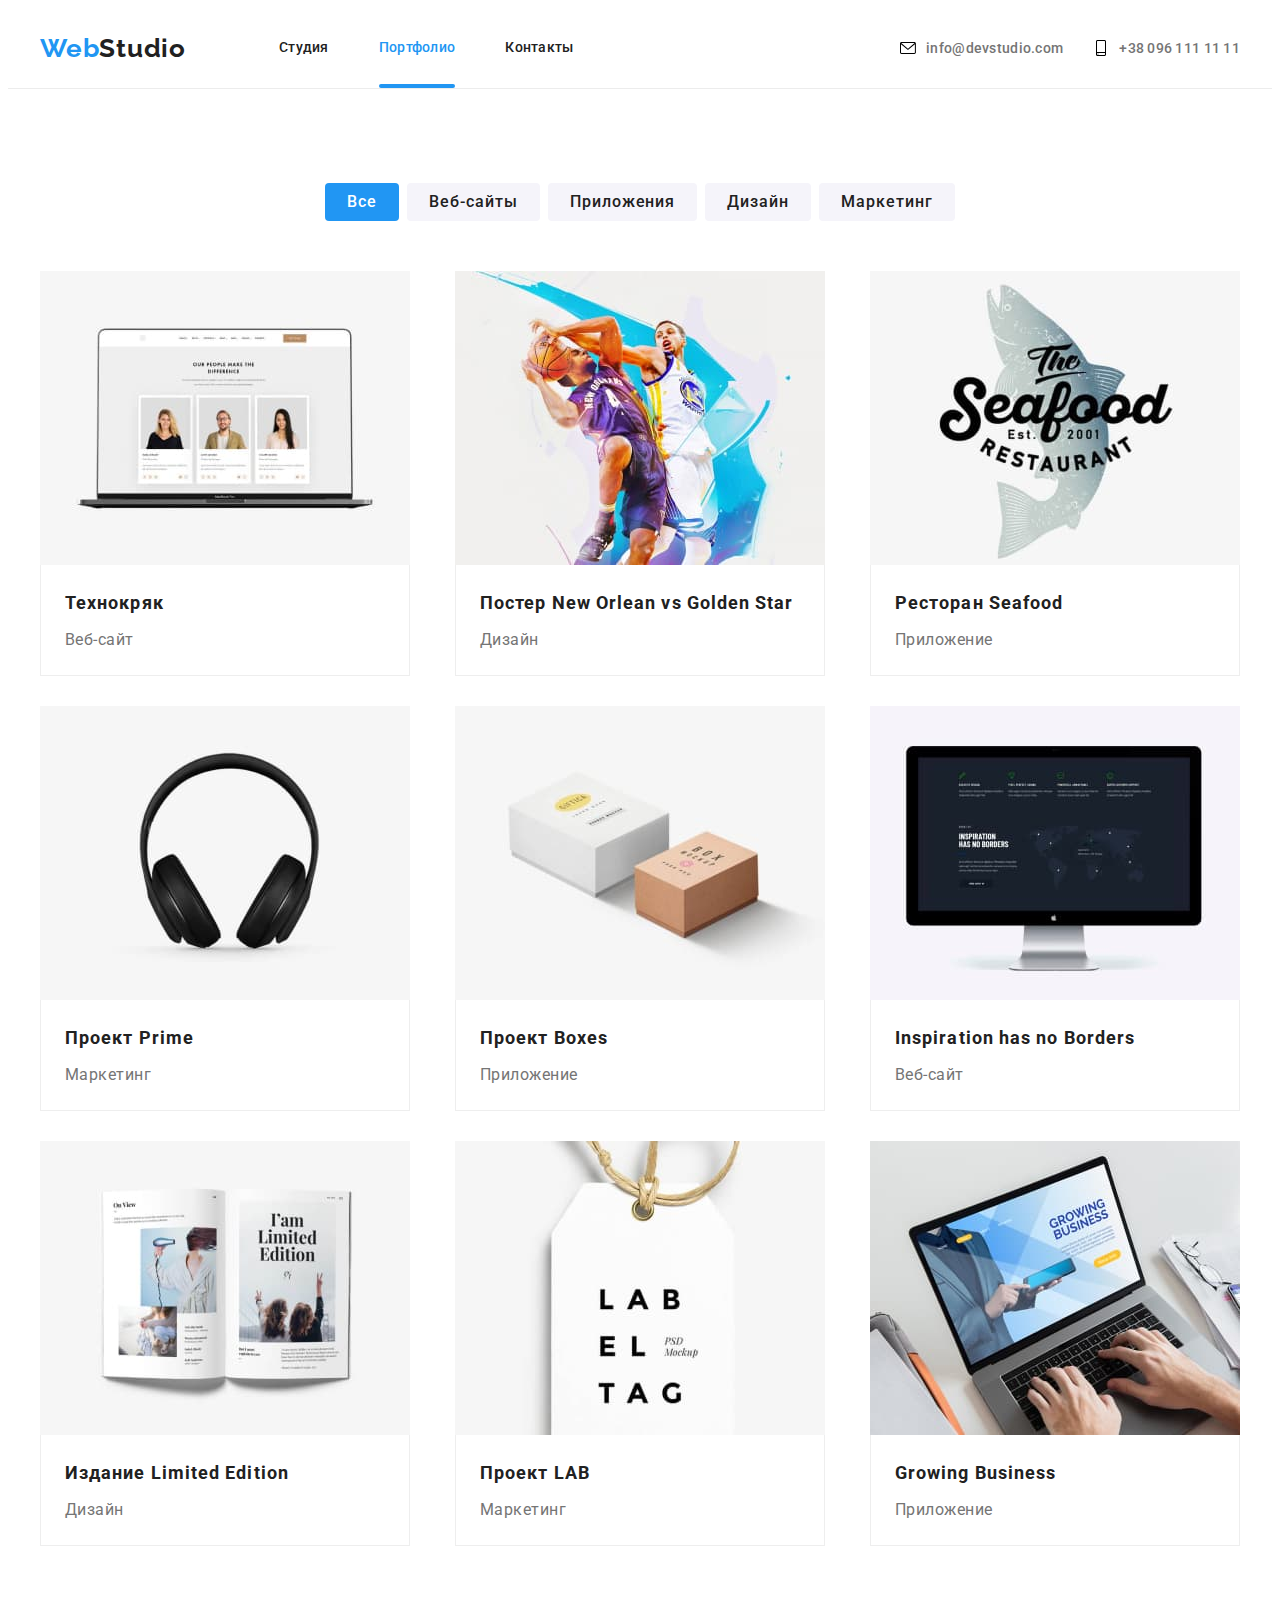
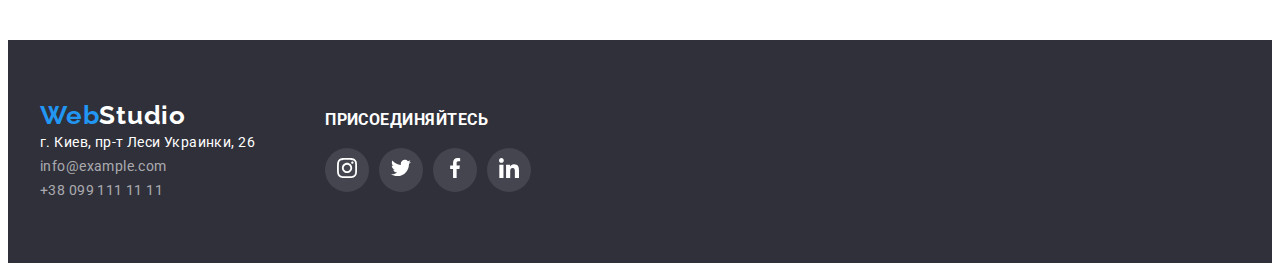
==== portfolio.html @ 53ce6be2 "hw5 copied tp hw6" ====
<!DOCTYPE html>
<html lang="ru">

<head>
    <meta charset="UTF-8" />
    <meta name="viewport"
          content="width=device-width, initial-scale=1.0" />
    <title>Сайт WebStudio</title>

    
    <link rel="preconnect"
          href="https://fonts.googleapis.com">
    <link rel="preconnect"
          href="https://fonts.gstatic.com"
          crossorigin>
    
    <link href="https://fonts.googleapis.com/css2?family=Raleway:wght@700&family=Roboto:wght@400;500;700;900&display=swap"
          rel="stylesheet">

    <link rel="stylesheet"
    href="https://cdnjs.cloudflare.com/ajax/libs/modern-normalize/1.1.0/modern-normalize.min.css"
    integrity="sha512-wpPYUAdjBVSE4KJnH1VR1HeZfpl1ub8YT/NKx4PuQ5NmX2tKuGu6U/JRp5y+Y8XG2tV+wKQpNHVUX03MfMFn9Q=="
    crossorigin="anonymous"
    referrerpolicy="no-referrer" />
        
    <link rel="stylesheet"
          href="./css/styles.css">
</head>

<body>
  
    <header class="header "> 
        <div class="container">
            <div class=" header-main-nav">
                <nav class="header-nav">
                    <a  href="#" class="header-logo" lang="en"> Web<span class="header-logo-blueblack">Studio</span>     
                    </a>

                    <ul class="header-list list">
                        <!-- add a link later -->
                        <li class="header-item "> <a target="_blank" href ="./index.html"  class="header-link link "  >Студия </a> </li>
                        <li class="header-item current-page"> <a target="_blank" href="./portfolio.html" class="header-link link" >Портфолио </a> </li>
                        <li class="header-item"> <a target="_blank" href="#" class="header-link link">Контакты </a> </li>
                    </ul>
                </nav>

                <ul class="header-contact list">
                    <li class="contact-item">
                        <a href="mailto:info@devstudio.com" class="contact-item-link link">
                            <svg class="header-contact-icon">
                                <use href="./images/icons.svg#icon-envelope" width="16" height="16"></use>
                            </svg>
                            info@devstudio.com
                        </a>
                    </li>
                    <li class="contact-item">
                        <a href="tel:+380961111111" class="contact-item-link link">
                            <svg class="header-contact-icon">
                                <use href="./images/icons.svg#icon-smartphone" width="16" height="16"></use>
                            </svg>
                            +38 096 111 11 11
                        </a>
                    </li>          
                </ul>
            </div>

        </div>
        </header>

    <main>

        <section class="portfolio-examples ">
        <div class="container">
            <!-- its radiobutton - but works as filter -->
            <!--  dont forget to hide text - its not in figma-->
            
            <h1   class="visually-hidden"> наши работы </h1>
            <ul class="portfolio-filter-list list  " >
                <li class="portfolio-filter-item"> <button type="button" class="portfolio-filter-btn  btn current-btn"> Все </button></li>
                <li class="portfolio-filter-item"> <button type="button" class="portfolio-filter-btn  btn"> Веб-сайты </button></li>
                <li class="portfolio-filter-item"> <button type="button" class="portfolio-filter-btn  btn"> Приложения </button></li>
                <li class="portfolio-filter-item"> <button type="button" class="portfolio-filter-btn  btn">Дизайн </button></li>
                <li class="portfolio-filter-item"> <button type="button" class="portfolio-filter-btn  btn"> Маркетинг </button></li>
            </ul>

            <ul class="portfolio-examples-list listr">
                <li class="portfolio-examples-item"> 
                    <a href="#" class="portfolio-examples-link link">   
                        <div class="portfolio-examples-topwrap">
                            <img class="portfolio-examples-foto" 
                            src="./images/img-website-tehnocryak.jpg"
                                alt="фото компьютера с веб- сайтом Технокряк"
                                width="370" height="294">
                            <p class="portfolio-examples-toptext">
                                Ресурс предлагает комплексные предложения 
                                с разным уровнем функционала и сервисов. 
                                Все это позволит посетителю получить исчерпывающие сведения 
                                о компании или частном лице.</p>
                        </div>
                       
                        <div class="portfolio-examples-text">
                            <h2 class="portfolio-examples-title"> Технокряк </h2> 
                            <p class="portfolio-examples-descr">Веб-сайт </p>
                        </div> 
                    </a> 
                </li>

                <li class="portfolio-examples-item">
                    <a href="#" class="portfolio-examples-link link">
                        <div class="portfolio-examples-topwrap">
                            <img class="portfolio-examples-foto"
                            src="./images/img-design-poster-new-orlean.jpg"
                                alt="фото постера два баскетболиста с мячом"
                                width="370"  height="294">
                            <p class="portfolio-examples-toptext">
                                Ресурс предлагает комплексные предложения 
                                с разным уровнем функционала и сервисов. 
                                Все это позволит посетителю получить исчерпывающие сведения 
                                о компании или частном лице.</p>
                        </div>
                        <div class="portfolio-examples-text">
                            <h2 class="portfolio-examples-title"> Постер New Orlean vs Golden Star   </h2>
                            <p class="portfolio-examples-descr"> Дизайн</p>
                        </div>
                    </a>
                </li>

                <li class="portfolio-examples-item">
                    <a href="#" class="portfolio-examples-link link">
                        <div class="portfolio-examples-topwrap">
                            <img class="portfolio-examples-foto"
                            src="./images/img-app-seafood.jpg"
                                alt="картинка логотипа ресторана  с рыбой"
                                width="370"  height="294">
                            <p class="portfolio-examples-toptext">
                                Ресурс предлагает комплексные предложения 
                                с разным уровнем функционала и сервисов. 
                                Все это позволит посетителю получить исчерпывающие сведения 
                                о компании или частном лице.</p>
                        </div>
                        <div class="portfolio-examples-text">
                            <h2 class="portfolio-examples-title"> Ресторан Seafood</h2>
                            <p class="portfolio-examples-descr">Приложение </p>
                        </div>
                    </a>
                </li>
                
                <li class="portfolio-examples-item">
                    <a href="#" class="portfolio-examples-link link">
                        <div class="portfolio-examples-topwrap">
                            <img class="portfolio-examples-foto"
                            src="./images/img-marketing-prime.jpg"
                                alt=" фото черных наушников"
                                width="370" height="294">
                            <p class="portfolio-examples-toptext">
                                Ресурс предлагает комплексные предложения 
                                с разным уровнем функционала и сервисов. 
                                Все это позволит посетителю получить исчерпывающие сведения 
                                о компании или частном лице.</p>   
                            </div>
                        <div class="portfolio-examples-text">
                            <h2 class="portfolio-examples-title"> Проект Prime </h2>
                            <p class="portfolio-examples-descr">Маркетинг</p>
                        </div>
                    </a>
                </li>

                <li class="portfolio-examples-item">
                    <a href="#" class="portfolio-examples-link link">
                        <div class="portfolio-examples-topwrap">
                                <img class="portfolio-examples-foto"
                                src="./images/img-app-boxes.jpg"
                                    alt=" картинка оранжевой и белой коробки"
                                    width="370" height="294">
                            <p class="portfolio-examples-toptext">
                                Ресурс предлагает комплексные предложения 
                                с разным уровнем функционала и сервисов. 
                                Все это позволит посетителю получить исчерпывающие сведения 
                                о компании или частном лице.</p>  
                                </div>
                        <div class="portfolio-examples-text">
                            <h2 class="portfolio-examples-title">Проект Boxes </h2>
                            <p class="portfolio-examples-descr">Приложение</p>
                            </div>
                    </a>
                </li>

                <li class="portfolio-examples-item">
                    <a href="#" class="portfolio-examples-link link">
                        <div class="portfolio-examples-topwrap">
                            <img class="portfolio-examples-foto"
                        src="./images/img-website-inspiration.jpg"
                            alt=" фото монитора комьютера с вебсайтом"
                            width="370"  height="294">
                            <p class="portfolio-examples-toptext">
                                Ресурс предлагает комплексные предложения 
                                с разным уровнем функционала и сервисов. 
                                Все это позволит посетителю получить исчерпывающие сведения 
                                о компании или частном лице.</p>
                        </div>      
                        <div class="portfolio-examples-text">
                            <h2  class="portfolio-examples-title" lang="en"
                            >Inspiration has no Borders</h2>
                            <p class="portfolio-examples-descr">Веб-сайт</p>
                            </div>
                    </a>
                </li>

                <li class="portfolio-examples-item">
                    <a href="#" class="portfolio-examples-link link">
                        <div class="portfolio-examples-topwrap">
                            <img  class="portfolio-examples-foto"
                            src="./images/img-design-limited-edition.jpg"
                                alt="журнал издания "
                                width="370" height="294">
                                <p class="portfolio-examples-toptext">
                                    Ресурс предлагает комплексные предложения 
                                    с разным уровнем функционала и сервисов. 
                                    Все это позволит посетителю получить исчерпывающие сведения 
                                    о компании или частном лице.</p>  
                        </div>
                        <div class="portfolio-examples-text">
                            <h2 class="portfolio-examples-title"
                            >Издание Limited Edition </h2>
                            <p class="portfolio-examples-descr">Дизайн</p>
                            </div>
                    </a>
                </li>
                
                <li class="portfolio-examples-item">
                    <a href="#" class="portfolio-examples-link link">
                        <div class="portfolio-examples-topwrap">
                            <img class="portfolio-examples-foto"
                            src="./images/img-marketing-lab.jpg"
                                alt=" картинка з лейблом та назвою "
                                width="370" height="294">
                            <p class="portfolio-examples-toptext">
                                Ресурс предлагает комплексные предложения 
                                с разным уровнем функционала и сервисов. 
                                Все это позволит посетителю получить исчерпывающие сведения 
                                о компании или частном лице.</p>  
                        </div>
                        <div class="portfolio-examples-text">
                            <h2 class="portfolio-examples-title"> Проект LAB</h2>
                            <p class="portfolio-examples-descr" >Маркетинг</p>
                            </div>
                    </a>
                </li>
                
                <li class="portfolio-examples-item">
                    <a href="#" class="portfolio-examples-link link">
                        <div class="portfolio-examples-topwrap">
                            <img  class="portfolio-examples-foto"
                            src="./images/img-app-growing-business.jpg"
                                alt=" фото ноутбука с страницей приложения"
                                width="370" height="294">
                            <p class="portfolio-examples-toptext">
                                Ресурс предлагает комплексные предложения 
                                с разным уровнем функционала и сервисов. 
                                Все это позволит посетителю получить исчерпывающие сведения 
                                о компании или частном лице.</p>
                        </div>  
                        <div class="portfolio-examples-text">
                            <h2 class="portfolio-examples-title" lang="en"> Growing Business</h2>
                            <p class="portfolio-examples-descr">Приложение</p>
                            </div>
                    </a>
                </li>
            </ul>
        </div>
        </section>
    </main>

    <footer class="footer-main">

        <div class="container">
        <div class="footer-wrap">
            <div class="footer-contact-wrap">

            <a class="footer-logo" href=".">
                Web<span class="footer-logo-bluewhite">Studio</span> 
            </a>               
                <address>
                    <!-- contacts are different than in header -->
                    <ul class="footer-contact-list list">

                        <li class="footer-contact-item">
                            <a class="footer-adress  link"  target="_blank"
                            href="https://goo.gl/maps/fVVCTX3WFLXZe7AJ9"> 
                            г. Киев, пр-т Леси Украинки, 26
                            </a></li>

                        <li class="footer-contact-item" >
                            <a class="footer-email link"
                            href = "mailto:info@example.com" >
                            info@example.com</a></li>

                        <li class="footer-contact-item">
                            <a class="footer-number link" 
                            href="tel:+380991111111">+38 099 111 11 11</a></li>
                        </ul>
                </address>
            </div>
            
            <div class="footer-join-us-wrap">
                <p class="join-us-title">присоединяйтесь</p>
                <ul class="company-soc-list">
                    <li class="company-soc-item">
                        <a href="" class="company-soc-link link">
                            <svg class="company-soc-icon" width="20" height="20">
                            <use href="./images/icons.svg#icon-instagram"> </use>
                            </svg>   
                        </a> 
                    </li>

                    <li class="company-soc-item">
                        <a href="" class="company-soc-link link">
                            <svg class="company-soc-icon" width="20" height="20">
                            <use href="./images/icons.svg#icon-twitter"> </use>
                            </svg>       
                        </a>
                    </li>
                    <li class="company-soc-item">
                        <a href="" class="company-soc-link link">
                            <svg class="company-soc-icon" width="20" height="20">
                            <use href="./images/icons.svg#icon-facebook"> </use>
                            </svg>
                        </a>     
                    </li>
                    <li class="company-soc-item">
                        <a href="" class="company-soc-link link">
                            <svg class="company-soc-icon" width="20" height="20">
                            <use href="./images/icons.svg#icon-linkedin"> </use>
                            </svg>  
                        </a>   
                    </li>
                </ul>
            </div>
        </div>
        </div>
        </footer>

   </body>


</html>
---- css/styles.css ----
:root {
    --primary-text-color:#757575; ;
    --title-text-color:#212121 ;
    --accent-color:#2196F3 ;
    --primary-white-color: #FFFFFF;
    --main-font-family: "Roboto" , sans-serif;
    --border-color-1px-solid: 1px solid #EEEEEE;
    --border-color-header: 1px solid  #ECECEC;
    --background-gray: #F5F4FA ;
    --icons-gray: #AFB1B8;
    --black-gray-transparent: rgba(47, 48, 58, 0.4);    
}
/*---------------- default styles reset------------------- */
p,
h1,
h2,
h3,
h4,
h5,
h6 {
    margin: 0;
}

ul {
    margin: 0;
    padding-left: 0;
}

button {
    cursor: pointer;
}

body {
    font-family: var(--main-font);
}

a {
    color: currentColor;
}

address {
    font-style: normal;
}


body {
    font-family: var(--main-font-family);
    background-color: var(--primary-white-color);
    color: var(--primary-text-color);
}

h1 {
    font-weight: 900;
    font-size: 44px;
    line-height: 1.36;
    text-align: center;
    letter-spacing: 0.06em;
    text-transform: uppercase;
    color: var(--primary-white-color);
}
img {
    display: block;
    max-width: 100%;
    height: auto;
    padding: 0;
    margin: 0;
}

.list {
    list-style-type: none;
    margin: 0;
    padding: 0; 
}

.link {
    text-decoration: none;
}

section {
    padding-top: 94px;
    padding-bottom: 94px;
}

.btn {
    cursor: pointer;
    font-family: inherit;
    border-radius: 4px;
    
    box-shadow: 0px 4px 4px rgba(0, 0, 0, 0.15);
    border: none;
}

.visually-hidden { 
    position: absolute;
    white-space: nowrap;
    width: 1px;
    height: 1px;
    overflow: hidden;
    border: 0;
    padding: 0;
    clip: rect(0 0 0 0);
    clip-path: inset(50%);
    margin: -1px;
}

.container {
    width: 1200px;
    padding-left: 15px;
    padding-right: 15px;
    justify-content: center;
    margin-right: auto;
    margin-left: auto;
    
}

/*-------------------------- HEADER---------------- */

.header {
    background-color: var(--primary-white-color);
    border-bottom:var(--border-color-header) ;
}
.header-main-nav{
    display: flex;
    align-items: center;
    justify-content: space-between;
}

.header-nav{
    display: flex;
    align-items: center;
}

.header-logo {
    margin-right: 93px;
    font-family: 'Raleway';
    font-weight: 700;
    font-size: 26px;
    line-height: 1.19;
    /* identical to box height */
    letter-spacing: 0.03em;
    text-decoration: none;
    color: var(--accent-color);
}

.header-logo-blueblack {
    color:var(--title-text-color)
}

.header-list {
    display: flex;
    align-items: center;
}

.header-item:not(:last-child) {
    margin-right: 50px;
}

.header-item {
    font-size: 14px;
    line-height: 1.14;
    font-weight: 500;
    letter-spacing: 0.02em;
    color: var(--title-text-color); 
       
}

.header-link {
    display: block;
    padding-top: 32px;
    padding-bottom: 32px;

    color: var(--title-text-color);
    transition: color 250ms cubic-bezier(0.4, 0, 0.2, 1);
    position: relative;
}
.header-item.current-page .header-link::after{
    content: "";
    display: block;
    bottom: 0;
    left: 0;
    width: 100%;
    height: 4px;
    background: var(--accent-color);
    border-radius: 2px;
    position: absolute;
    transition: transform 250ms cubic-bezier(0.4, 0, 0.2, 1);
 }

.header-link:hover, 
.header-link:focus, 
.header-link:active {
    color: var(--accent-color);
}

.header-item.current-page  .header-link{
    color: var(--accent-color);
}
.header-contact-icon{
    width: 16px;
    height: 16px;
    margin-right: 10px;
    transition: color 250ms cubic-bezier(0.4, 0, 0.2, 1);
}

.contact-item-link:hover .header-contact-icon{
    fill: var(--accent-color);
}

.header-contact{
    display: flex;
    justify-content: right;

}  

.contact-item{
    display: flex;
    font-family: var(--main-font-family);
 
    font-weight: 500;
    font-size: 14px;
    line-height: 16px;
    letter-spacing: 0.02em;
}

.contact-item-link {
    color: var(--primary-text-color);
    display: flex;
    align-items: center;
    justify-content: center;
    transition: color 250ms cubic-bezier(0.4, 0, 0.2, 1);
}

.contact-item+.contact-item{
    margin-left: 30px;
}

.contact-item-link:hover{
    color: var(--accent-color)
}
/* -----------------------------------MAIN---------------------- */

.hero {
    text-align: center;
    padding-top: 200px;
    padding-bottom: 200px;
}
.hero-title {
    margin-bottom: 30px;
}

.btn-hero {  
    font-weight: 700;
    font-size: 16px;
    line-height: 1.878;
    letter-spacing: 0.06em;
    color: var(--primary-white-color);
    background-color: var(--accent-color);
    transition: background-color 250ms cubic-bezier(0.4, 0, 0.2, 1);
    padding:  10px 32px;
}

.btn-hero:hover {
    background-color:    #188CE8;
}

.hero-overlay {
    margin: 0 auto ;
    max-width: 1600px;
    height: 600px;
    
    background-image:
    linear-gradient( rgba(47, 48, 58, 0.4),
    rgba(47, 48, 58, 0.4)), 
        url("../images/hero-bg.jpg");
    background-repeat: no-repeat;
    background-position: center;
    background-size: cover;
}
/* ------------------------------НАШИ ПРЕИМУЩЕСТВА------------------- */
.about-us {
    background-color: var(--primary-white-color);
    padding-bottom: 0;
}

.about-us-list {
    display: flex;
    justify-content: space-between;
    align-items: center;
}
.about-us-item{
    width: 270px;
}
.about-us-box{
    display: flex;
    align-items: center;
    justify-content: center;
    min-height: 120px;
    background-color:  var(--background-gray)
}

.about-us-icon{
    align-items: center;
    justify-content: center;
    background-color:  var(--background-gray);
    border-radius: 4px;
}

.about-us-title {
    font-weight: 700;
    font-size: 14px;
    line-height: 1.14;
    letter-spacing: 0.03em;
    text-transform: uppercase;
    margin-top: 30px;
    color: var(--title-text-color);
}

.about-us-text {
    margin-top: 10px;

    font-size: 14px;
    line-height: 1.71;
    letter-spacing: 0.03em;
    overflow-wrap: normal;

    color: var(--primary-text-color);
}

.our-work-title {
    margin-bottom: 50px;
    
    font-weight: 700;
    font-size: 36px;
    min-height: 42px;
    line-height: 1.17;
    text-align: center;
    letter-spacing: 0.03em;
    
    color: var(--title-text-color);
}

.our-work-list {
    display: flex; 
    justify-content: space-between;
}
.our-work-item{
    display: flex;
    position: relative;
}

.our-work-descr {
    width: 100%;
    font-family: 'Roboto';

    font-weight: 700;
    font-size: 14px;
    line-height: 16px;
    text-align: center;
    letter-spacing: 0.03em;
    text-transform: uppercase;

    justify-content: center;
    align-items: center;
    position: absolute;
    bottom: 0;
    color: #FFFFFF;
    background-color: var(--black-gray-transparent);
    
    padding-top:  27px;
    padding-bottom: 27px;
}
/*--------------------------- НАША КОМАНДА -------------------*/

.team {
    background: var(--background-gray);
}

.team-member {
    background: var(--primary-white-color);
    box-shadow: 0px 1px 3px rgba(0, 0, 0, 0.12),
    0px 1px 1px rgba(0, 0, 0, 0.14),
    0px 2px 1px rgba(0, 0, 0, 0.2);
    border-radius: 0px 0px 4px 4px;
}

.team-title {
    font-weight: 700;
    font-size: 36px;
    line-height: 1.17;
    text-align: center;
    letter-spacing: 0.03em;
    margin-bottom: 50px;

    color: var(--title-text-color);

}
.team-list {
    display: flex;
    justify-content: space-between;
}

.team-name-position{
    padding-top: 30px;
    padding-bottom: 30px;
}

.team-member-name {
    
    font-weight: 500;
    font-size: 16px;
    line-height: 1.19;
    letter-spacing: 0.03em;
    text-align: center;

    color: var(--title-text-color);
}

.team-member-position {
    margin-top: 10px;
    text-align: center;
    color: var(--primary-text-color);
}

.team-soc-list{
    display: flex; 
    justify-content: center; 
    align-items: center;

    margin-top: 16px;

}

.team-soc-item {
    width: 44px;
    height: 44px;
    margin-left: 10px;
}

.team-soc-item:first-child{
    margin-left: 0;
}

.team-soc-link{
    display: flex;
    width: 100%;
    height: 100%;
    border-radius: 50%;
    align-items: center; 
    justify-content: center;
    cursor: pointer;
    transition: backgorund-color 250ms cubic-bezier(0.4, 0, 0.2, 1),
    color 250ms cubic-bezier(0.4, 0, 0.2, 1);

}

.team-soc-icon{
    fill: var(--icons-gray);
    background-color: var(--primary-white-color); 
    transition: backgorund-color 250ms cubic-bezier(0.4, 0, 0.2, 1),
    color 250ms cubic-bezier(0.4, 0, 0.2, 1);
}

.team-soc-icon:focus,
.team-soc-icon:hover  {
    fill: var(--primary-white-color);
    background-color: var(--accent-color);
} 


.team-soc-link:hover, 
.team-soc-link:focus {
    background-color: var(--accent-color);
}

.team-soc-link:hover  .team-soc-icon{
    fill: var(--primary-white-color);
    background-color: var(--accent-color);
}



/* --------------------ПОСТОЯННІЕ КЛИЕНТІ ---------------------------*/
.clients {
    display: flex;
    flex-direction: column;
    align-items: center;

}

.clients-title {
    align-items: center;
    justify-content: center;
    margin-bottom: 50px;
    font-family: 'Roboto';
    font-style: normal;
    font-weight: 700;
    font-size: 36px;
    line-height: 42px;
    text-align: center;
    letter-spacing: 0.03em;
    
    color: var(--title-text-color);
    
}
.clients-list{ 
    display: flex;
    flex-direction: row;
    align-items: center;
    justify-content: center;
}

.clients-item{
    display: flex; 
    width: 170px;
    height: 92px;
    box-sizing: border-box;
    border: 1px solid #AFB1B8;
    border-radius: 4px;
    justify-content: center;
    align-items: center;
    margin-left: 30px;
    transition: border 250ms cubic-bezier(0.4, 0, 0.2, 1),
    fill 250ms cubic-bezier(0.4, 0, 0.2, 1);
}

.clients-item:hover,
.clients-item:focus{
    border: 1px solid var(--accent-color);
}

.clients-item:first-child{
    margin-left: 0;
}
.clients-link{
    display: flex;
    justify-content: center;
    align-items: center;
}

.clients-logo{
    width: 106px;
    height: 60px;
    align-items: center;
    justify-content:center ;
    fill: #AFB1B8;

    transition: fill 250ms cubic-bezier(0.4, 0, 0.2, 1);
}

.clients-item:hover .clients-logo,
.clients-item:focus .clients-logo {
    fill: var(--accent-color);   
}



/* -------------------ФУТЕР---------------------- */
.footer-main {
    display: flex;
    padding-bottom: 60px;
    background-color:  #2F303A;
    padding-top: 60px;

}
.footer-wrap{
    display: flex;
    align-items: center;
}

.footer-contact-wrap {
    margin-right:  70px;
}

.footer-logo {
    
    display: inline-block;
    font-family: 'Raleway';
    font-weight: 700;
    font-size: 26px;
    line-height: 1.19;
    letter-spacing: 0.03em;
    text-decoration: none;

    color: var(--accent-color);

}
.footer-logo-bluewhite{
    color: var(--primary-white-color);
}

.footer-contact-item { 
    font-style: normal;
    line-height: 1.71;
    font-size: 14px;
    letter-spacing: 0.03em;
}

.footer-adress {
    color:var(--primary-white-color);
    transition: color 250ms cubic-bezier(0.4, 0, 0.2, 1);
}

.footer-email {

    color: rgba(255, 255, 255, 0.6);
    transition: color 250ms cubic-bezier(0.4, 0, 0.2, 1);
}

.footer-number {
    line-height:  1.71;
    color: rgba(255, 255, 255, 0.6);
    transition: color 250ms cubic-bezier(0.4, 0, 0.2, 1);
}

.footer-adress:active, .footer-adress:focus, .footer-adress:hover,
.footer-email:active, .footer-email:focus, .footer-email:hover,
.footer-number:active  .footer-number:focus, .footer-number:hover{
    color: var(--accent-color);
}


.join-us-title{
    font-family: 'Roboto';
    font-weight: 700;
    line-height: 16px;
    letter-spacing: 0.03em;
    text-transform: uppercase;
    color: var(--primary-white-color);
}

.company-soc-list{
    display: flex;
    margin-top: 20px;

}

.company-soc-item{
    width: 44px;
    height: 44px;
    display: flex;
    align-items: center;
    justify-content: center;
    background-color: rgba(255, 255, 255, 0.1);

    border-radius: 50%;
    margin-left: 10px;
    transition: background-color  250ms cubic-bezier(0.4, 0, 0.2, 1);
}
.company-soc-item:first-child{
    margin-left: 0;
}


.company-soc-item:hover,
.company-soc-item:focus{
    background-color: var(--accent-color);
}

.company-soc-icon{
    fill: var(--primary-white-color);
}
/* -------------------PAGE2--- - PORTFOLIO-------------- */

.portfolio-filter-list {
    display: flex;
    justify-content: center;
}

.portfolio-filter-item+.portfolio-filter-item{
    margin-left: 8px;
}

.portfolio-filter-btn {
    font-weight: 500;
    font-size: 16px;
    line-height: 1.63;
    letter-spacing: 0.06em;
    box-shadow: none;
    border-radius: 4px;
    color: var(--title-text-color);
    background-color: var(--background-gray);
    padding: 6px 22px;

    transition: color 250ms cubic-bezier(0.4, 0, 0.2, 1),
    background-color 250ms cubic-bezier(0.4, 0, 0.2, 1),
    box-shadow  250ms cubic-bezier(0.4, 0, 0.2, 1);
    

}

.portfolio-filter-btn:hover, 
.portfolio-filter-btn:focus, 
.portfolio-filter-btn:active {
    color: var(--primary-white-color);
    background-color: var(--accent-color);

    box-shadow: 0px 3px 1px rgba(0, 0, 0, 0.1),
    0px 1px 2px rgba(0, 0, 0, 0.08), 
    0px 2px 2px rgba(0, 0, 0, 0.12);
}

.current-btn {
    color: var(--primary-white-color);
    background-color: var(--accent-color);
}

.portfolio-examples-list{
    display: flex;
    flex-wrap: wrap;
    margin-top: 50px;
    justify-content: space-between;
    
}


.portfolio-examples-item {
    display: flex;
    background-color: var(--primary-white-color);
    position: relative;

    margin-bottom: 30px;
    transition: box-shadow  250ms cubic-bezier(0.4, 0, 0.2, 1);
}

.portfolio-examples-item:nth-child(3n){
    margin-right: 0;
}

.portfolio-examples-item:nth-last-child(-n+3) {
    margin-bottom: 0px;
}

.portfolio-examples-foto {
    display: block;
    height: auto;
}
.portfolio-examples-item:hover,
.portfolio-examples-item:focus{
    box-shadow: 
    0px 1px 1px rgba(0, 0, 0, 0.12),
    0px 4px 4px rgba(0, 0, 0, 0.06),
    1px 4px 6px rgba(0, 0, 0, 0.16);

}
.portfolio-examples-topwrap{
    position: relative;
    overflow: hidden;
}

.portfolio-examples-item:hover  .portfolio-examples-toptext{
    transform: translateY(0);
}

.portfolio-examples-toptext{

    top: 0;
    position: absolute;
    height: 100%;
    transform: translateY(100%);

    padding:  63px 24px;

    font-family: var(--main-font-family);
    font-style: normal;
    font-weight: 400;
    font-size: 18px;
    line-height: 156%;
    letter-spacing: 0.03em;
    color: var(--primary-white-color);
    background: rgba(33, 150, 243, 0.9);
    transition: transform 250ms cubic-bezier(0.4, 0, 0.2, 1);
}


.portfolio-examples-text {
    padding: 20px 24px 20px 24px;
    border-left: var(--border-color-1px-solid);
    border-right: var(--border-color-1px-solid);
    border-bottom: var(--border-color-1px-solid);
}

.portfolio-examples-title {
    font-weight: 700;
    font-size: 18px;
    line-height: 2;
    letter-spacing: 0.06em;

    color:var(--title-text-color) ;

    margin-bottom: 4px;
    
}

.portfolio-examples-descr {
    font-size: 16px;
    line-height: 1.88;
    letter-spacing: 0.03em;
    color: var(--primary-text-color);
}

.backdrop-order{
    position: fixed;
    top: 0;
    width: 100%;
    height: 100%;
    background-color: rgba(0, 0, 0, 0.2);
    transition: opacity 250ms cubic-bezier(0.4, 0, 0.2, 1),
    visibiity  250ms cubic-bezier(0.4, 0, 0.2, 1);
}

.backdrop-order.is-hidden .modal-order{
    transform: translate(0, 0) scale(0) ;
}

.modal-order{
    position: absolute;
    top: 50%;
    left: 50%;
    transform: translate(-50%, -50%) scale(1);
    min-height: 581px;
    width: 528px;
    background-color: var(--primary-white-color);
    border-radius: 4px;
    display: flex;
    transition: transform 250ms cubic-bezier(0.4, 0, 0.2, 1);
}

.button-close {
    display: flex;
    justify-content: center;
    align-items: center;
    height: 30px;
    width: 30px;
    border-radius: 50%;
    position: absolute;
    top:8px;
    right: 8px;
    background: var(--primary-white-color);
    border: 1px solid rgba(0, 0, 0, 0.1);
}

.icon-close-modal {
    fill: #000000; 
}

.is-hidden{
    opacity: 0;
    visibility: hidden;
    pointer-events: none;
    transition: transform 250ms cubic-bezier(0.4, 0, 0.2, 1);
}
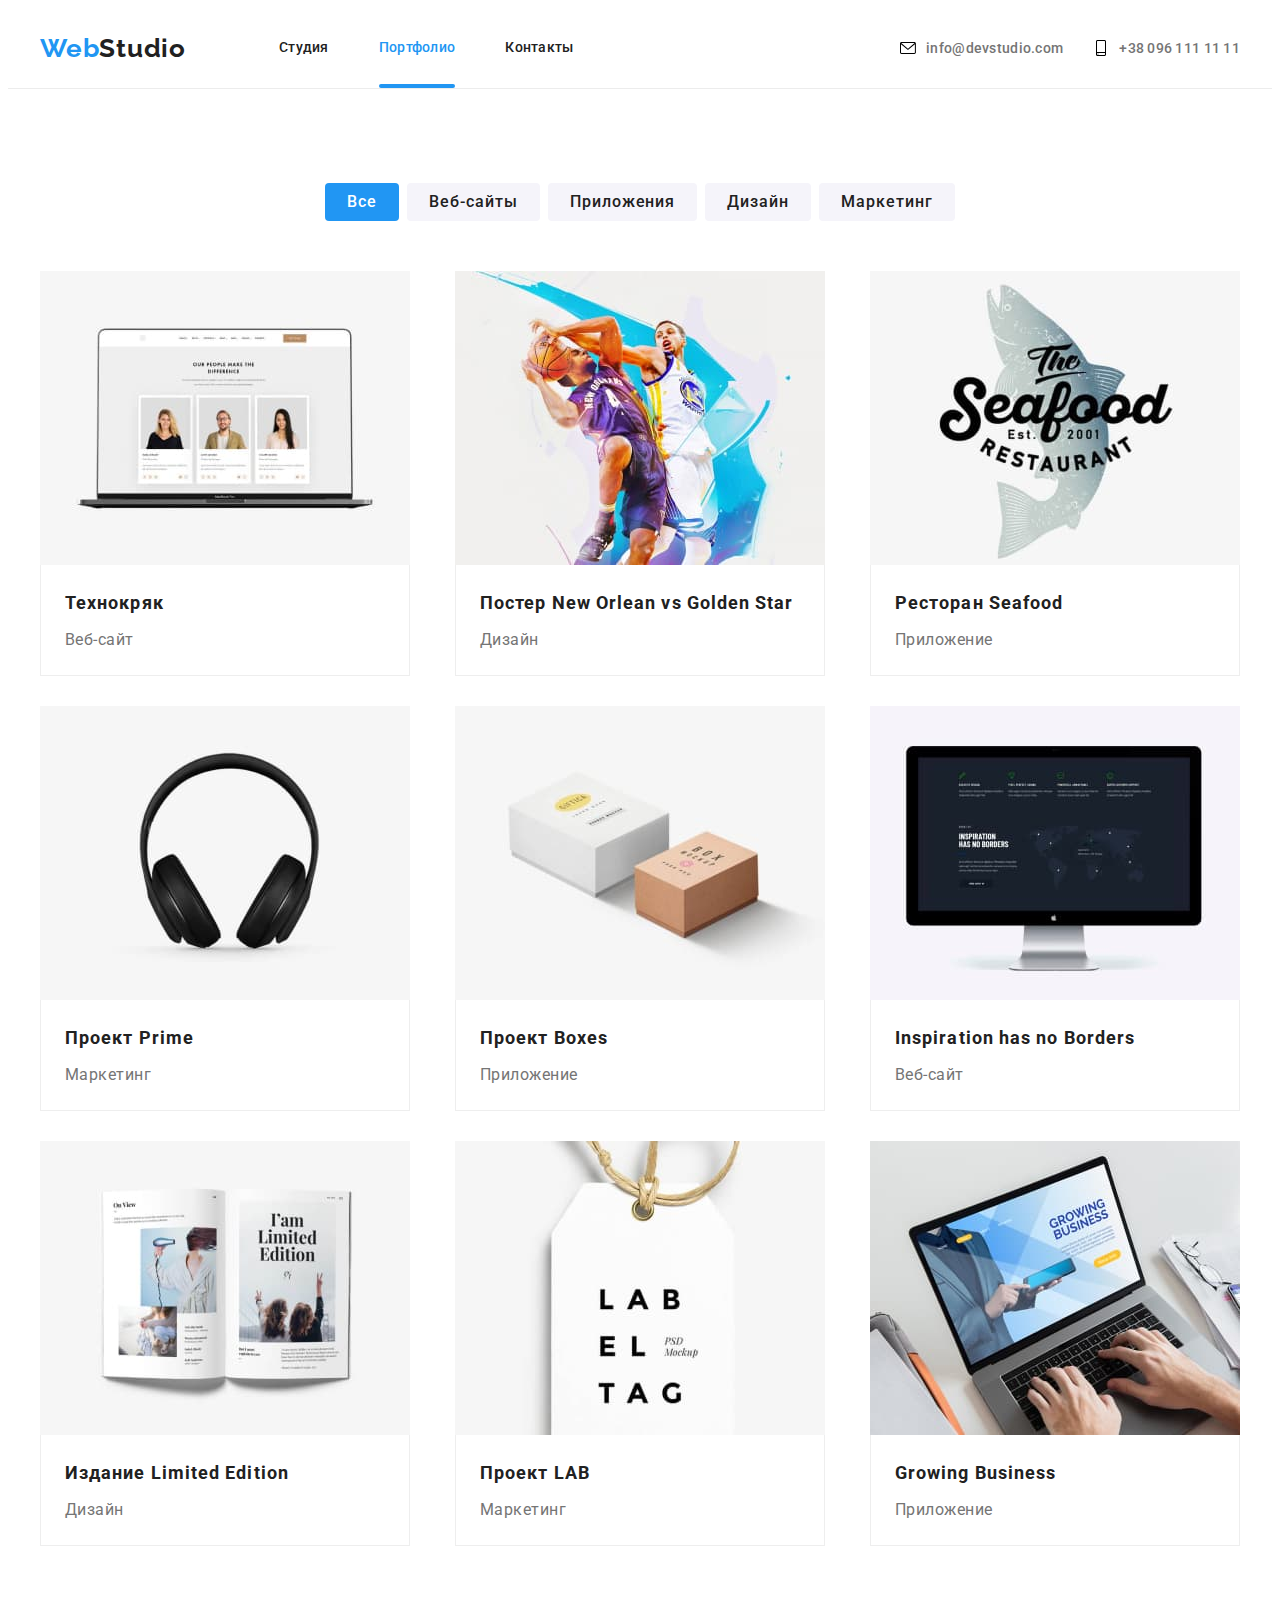
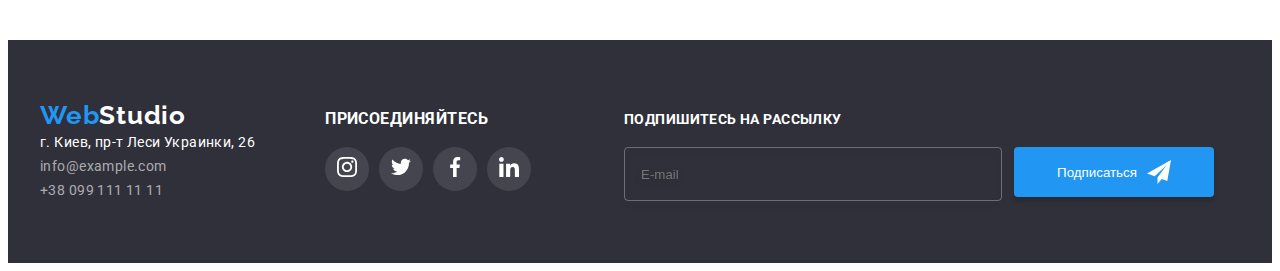
==== commit 984bf9d5: "correction from  validator" ====
--- a/portfolio.html
+++ b/portfolio.html
@@ -274,7 +274,7 @@
     <footer class="footer-main">
 
         <div class="container">
-        <div class="footer-wrap">
+        <div class="footer-contacts-join">
             <div class="footer-contact-wrap">
 
             <a class="footer-logo" href=".">
@@ -288,8 +288,7 @@
                             <a class="footer-adress  link"  target="_blank"
                             href="https://goo.gl/maps/fVVCTX3WFLXZe7AJ9"> 
                             г. Киев, пр-т Леси Украинки, 26
-                            </a></li>
-
+                            </a>
                         <li class="footer-contact-item" >
                             <a class="footer-email link"
                             href = "mailto:info@example.com" >
@@ -336,8 +335,33 @@
                     </li>
                 </ul>
             </div>
+        
+
+
+        <div class="subscription">
+                <h2 class="subscription-motto">Подпишитесь на рассылку</h2>
+                
+                <form  class="subscription-form">
+                    <input type="email"
+                    name="subscription-email"
+                    id="subscription-email"
+                    minlength="3"
+                    maxlength="100"
+                    class="subscription-input"
+                    placeholder="E-mail">
+                <button type="submit" class="subscription-btn">
+                    Подписаться
+                    <svg class="subscription-send-icon" width="13" height="13">
+                    <use href="./images/icons.svg#icon-send"> </use> </svg>
+                </button>
+                        
+                    
+                </form>
         </div>
+         </div>
+        
         </div>
+
         </footer>
 
    </body>
--- a/css/styles.css
+++ b/css/styles.css
@@ -277,6 +277,8 @@
     background-position: center;
     background-size: cover;
 }
+
+
 /* ------------------------------НАШИ ПРЕИМУЩЕСТВА------------------- */
 .about-us {
     background-color: var(--primary-white-color);
@@ -557,15 +559,16 @@
 
 /* -------------------ФУТЕР---------------------- */
 .footer-main {
-    display: flex;
+     
     padding-bottom: 60px;
     background-color:  #2F303A;
     padding-top: 60px;
 
 }
-.footer-wrap{
-    display: flex;
-    align-items: center;
+.footer-contacts-join{
+    display: flex;
+    align-items: baseline;
+    /* position: relative; */
 }
 
 .footer-contact-wrap {
@@ -660,6 +663,85 @@
 .company-soc-icon{
     fill: var(--primary-white-color);
 }
+
+.subscription{
+    margin-right: auto;
+    margin-left: 93px;
+}
+.subscription-form{
+    display: flex;
+    justify-content: flex-end;
+
+}
+
+.subscription-input{
+    background-color: transparent;
+    
+    min-height: 50px;
+    padding-left: 16px;
+    width: 358px;
+    margin-right: 12px;
+    border: 1px solid rgba(255, 255, 255, 0.3);
+    filter: drop-shadow(0px 4px 4px rgba(0, 0, 0, 0.15));
+    border-radius: 4px;
+}
+
+
+.subscription-btn{
+    display: flex;
+    width: 200px;
+    height: 50px;
+    color: var(--primary-white-color);
+    background-color: var(--accent-color);
+    box-shadow: 0px 4px 4px rgba(0, 0, 0, 0.15);
+    border-radius: 4px;
+    border: none;
+    justify-content: center;
+    align-items: center;
+
+}
+
+.subscription::placeholder{
+    font-family: var(--main-font-family);
+    font-style: normal;
+    font-weight: 400;
+    font-size: 16px;
+    line-height: 1.25;
+
+    align-items: center;
+    letter-spacing: 0.03em;
+
+    color: rgba(255, 255, 255, 0.6);
+
+
+}
+
+.subscription-motto {
+    display: flex;
+    font-family: var(--main-font-family);
+    font-style: normal;
+    font-weight: 700;
+    font-size: 14px;
+    line-height: 16px;
+    letter-spacing: 0.03em;
+    text-transform: uppercase;
+    margin-bottom: 20px;
+    color: var(--primary-white-color);
+ 
+ 
+
+}
+
+.subscription-send-icon {
+    width: 24px;
+    height: 24px;
+    margin-left:10px;
+
+}
+
+
+
+
 /* -------------------PAGE2--- - PORTFOLIO-------------- */
 
 .portfolio-filter-list {
@@ -798,7 +880,7 @@
     letter-spacing: 0.03em;
     color: var(--primary-text-color);
 }
-
+/* ---------------------форма  заказать с index----------- */
 .backdrop-order{
     position: fixed;
     top: 0;
@@ -849,4 +931,203 @@
     visibility: hidden;
     pointer-events: none;
     transition: transform 250ms cubic-bezier(0.4, 0, 0.2, 1);
-}+}
+
+.modal-form{
+    padding: 40px;
+}
+.modal-form-field{
+    display: flex; 
+    flex-direction: column; 
+    margin-bottom: 10px;
+    resize: none;
+    width: 100%;
+}
+
+.modal-title{
+    font-family: var(--main-font);
+    font-weight: 700;
+    font-size: 20px;
+    line-height: calc(23/20);
+    text-align: center;
+    letter-spacing: 0.03em;
+    color: var(--title-text-color);
+    background-color: transparent;
+    margin-bottom: 12px;
+}
+
+.modal-input{
+    margin-top: 4px;
+    
+    border: 1px solid rgba(33, 33, 33, 0.2);
+    border-radius: 4px;
+    width: 100%;
+    min-height: 40px;
+    padding-left: 42px;
+    box-sizing: border-box;
+
+    transition:
+    background-color 250ms cubic-bezier(0.4, 0, 0.2, 1), 
+    box-shadow: 0px 1px 3px rgba(0, 0, 0, 0.12),
+    0px 1px 1px rgba(0, 0, 0, 0.14),
+    0px 2px 1px rgba(0, 0, 0, 0.2),
+    border: 1px solid var(--accent-color) ;
+}
+
+.modal-input:focus + .modal-form-icon{
+    fill: var(--accent-color);
+}
+.modal-input:focus{
+    outline: none;
+    background: #FFFFFF;
+    box-shadow: 0px 1px 3px rgba(0, 0, 0, 0.12),
+    0px 1px 1px rgba(0, 0, 0, 0.14),
+    0px 2px 1px rgba(0, 0, 0, 0.2);
+    border: 1px solid var(--accent-color);
+}
+
+.modal-label{
+    font-family: var(--main-font-family);
+    font-style: normal;
+    font-weight: 400;
+    font-size: 12px;
+    line-height: calc(14/12);
+    letter-spacing: 0.01em;
+    position: relative;
+
+    color: #757575;
+}
+.wrap-input-icon {
+    position: relative;
+}
+
+.modal-form-icon{
+    color: var(--title-text-color);
+    fill:  var(--title-text-color);
+    width: 18px;
+    height: 18px;
+    position: absolute;
+    top: 50%;
+    left: 12px;
+    transform: translateY(-50%);
+    
+}
+
+.modal-comment{
+    resize: none;
+    border: 1px solid rgba(33, 33, 33, 0.2);
+    border-radius: 4px;
+    appearance: none;
+    background: #FFFFFF;
+    margin-top: 4px;
+
+    min-height: 40px;
+    padding-left: 42px;
+    box-sizing: border-box;
+    height: 120px;
+    transition: border 250ms cubic-bezier(0.4, 0, 0.2, 1),
+    box-shadow 250ms cubic-bezier(0.4, 0, 0.2, 1), ;
+}
+
+.modal-textarea{
+    resize: none;
+    
+    padding: 16px;
+
+}
+.modal-comment:focus {
+    outline: none;
+    appearance: none;
+
+    box-shadow: 0px 1px 3px rgba(0, 0, 0, 0.12),
+    0px 1px 1px rgba(0, 0, 0, 0.14),
+    0px 2px 1px rgba(0, 0, 0, 0.2);
+    border: 1px solid var(--accent-color); 
+
+}
+
+.modal-textarea::placeholder{
+    font-family: var(--main-font);
+    font-style: normal;
+    font-weight: 400;
+    font-size: 12px;
+    line-height: 14px;
+    letter-spacing: 0.01em;
+    color: rgba(117, 117, 117, 0.5);
+
+}
+
+
+.privacy-check-text{
+    
+    margin-top: 10px;
+    font-family: var(--main-font-family);
+    font-style: normal;
+    font-weight:400;
+    font-size: 14px;
+    line-height: 1.71; 
+    letter-spacing: 0.03em;
+
+    color: #757575;
+    justify-content: center;
+    
+}
+
+.modal-form-field a {
+    color: var(--accent-color);
+    text-decoration: underline;
+}
+
+.wrap-privacy{
+    display: flex;
+    flex-direction: column;
+}
+
+.privacy-check-text span {
+    width: 16px;
+    height: 15px;
+    border: 2px solid var(--title-text-color);
+    border-radius: 4px;
+}   
+
+.privacy-icon-check{
+    fill:transparent;
+    transition: fill 250ms cubic-bezier(0.4, 0, 0.2, 1),;
+    align-items: center;
+    justify-content: center;
+}
+.privacy-check:focus {
+    background-color: var(--accent-color);
+    border: none;
+}
+
+.privacy-check:checked
++.privacy-check-text span{
+background-color: var(--accent-color);
+border: none;
+
+} 
+
+.privacy-check:checked
++.privacy-check-text 
+.privacy-icon-check{
+    fill: var(--primary-white-color);
+ }
+
+
+.modal-input.about-us  {
+    outline: 1px solid  var(--accent-color);
+    color: var(--accent-color);
+    fill: var(--accent-color);
+}
+
+.modal-btn-submit {
+    box-shadow: 0px 4px 4px rgba(0, 0, 0, 0.15);
+    border-radius: 4px;
+    width: 200px;
+    height: 50px;
+    background-color: #188CE8;
+    color: var(--primary-white-color);
+    justify-content: center;
+}
+
